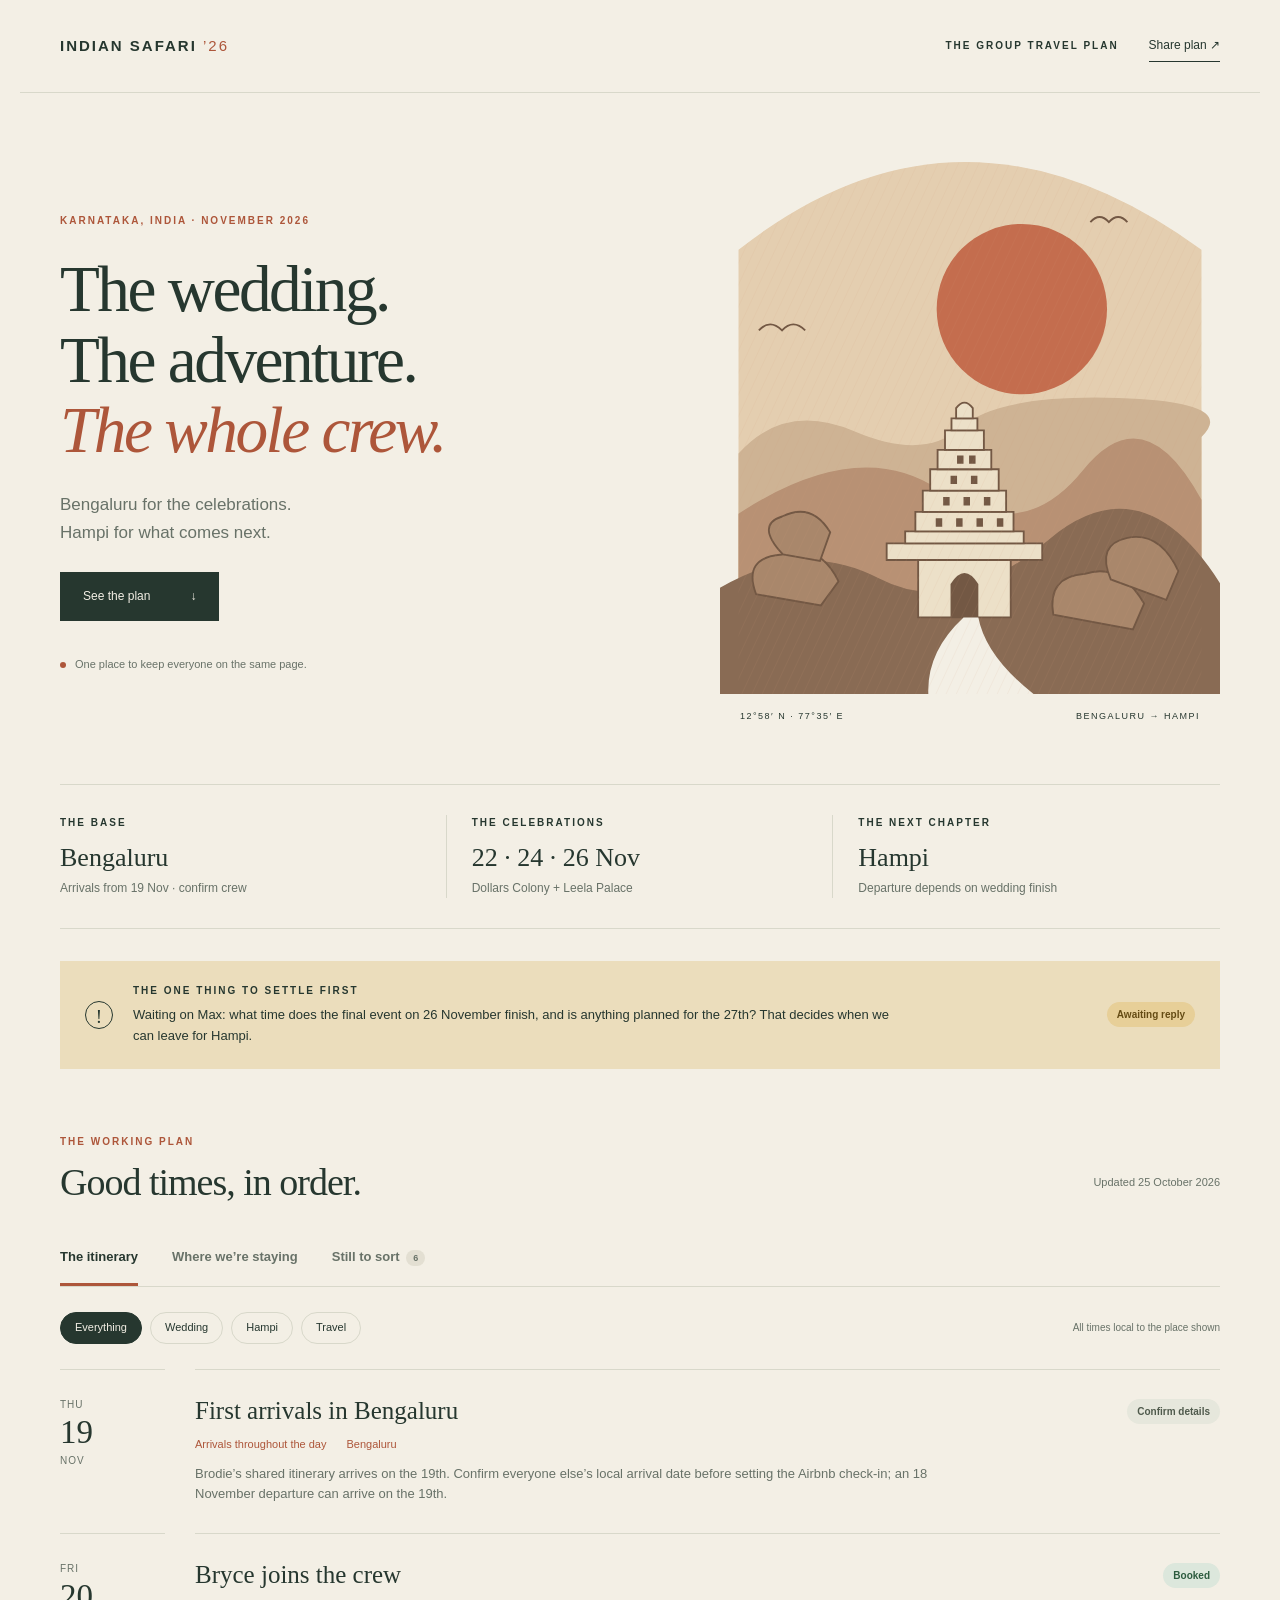
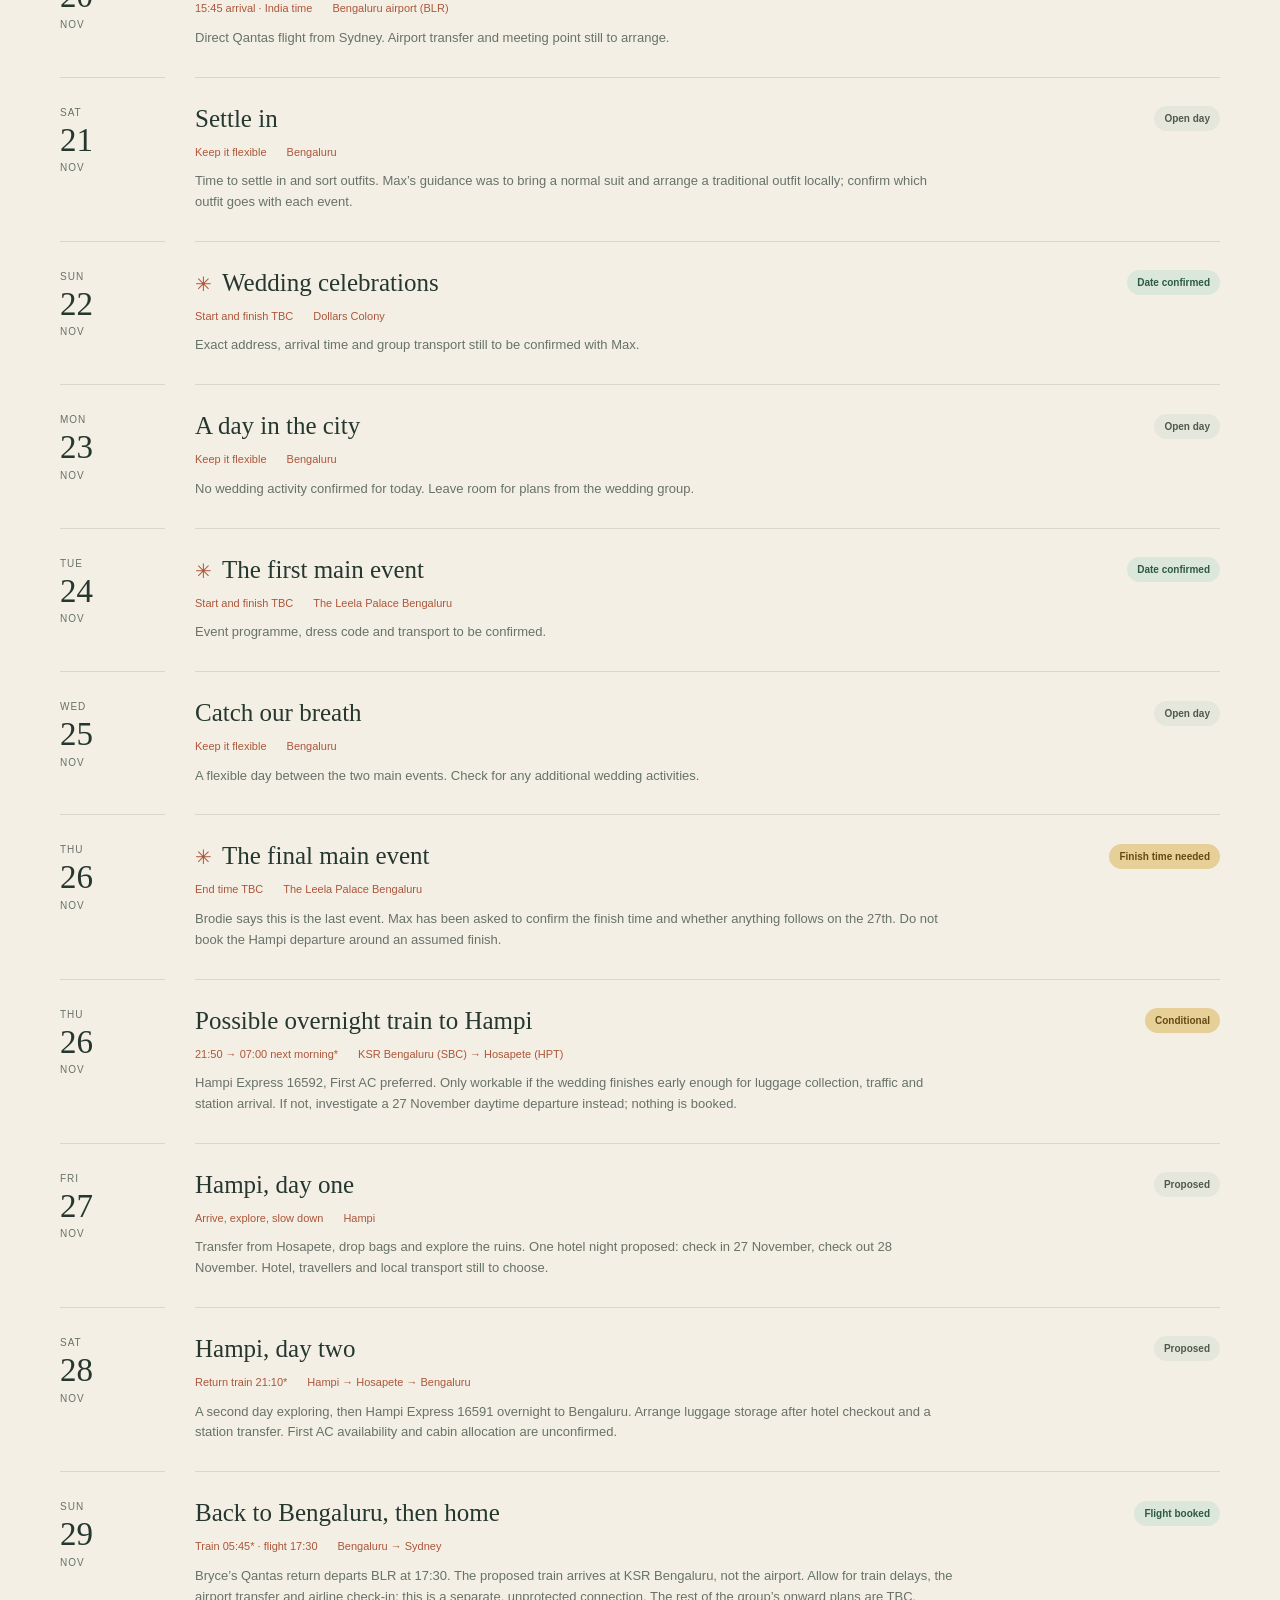
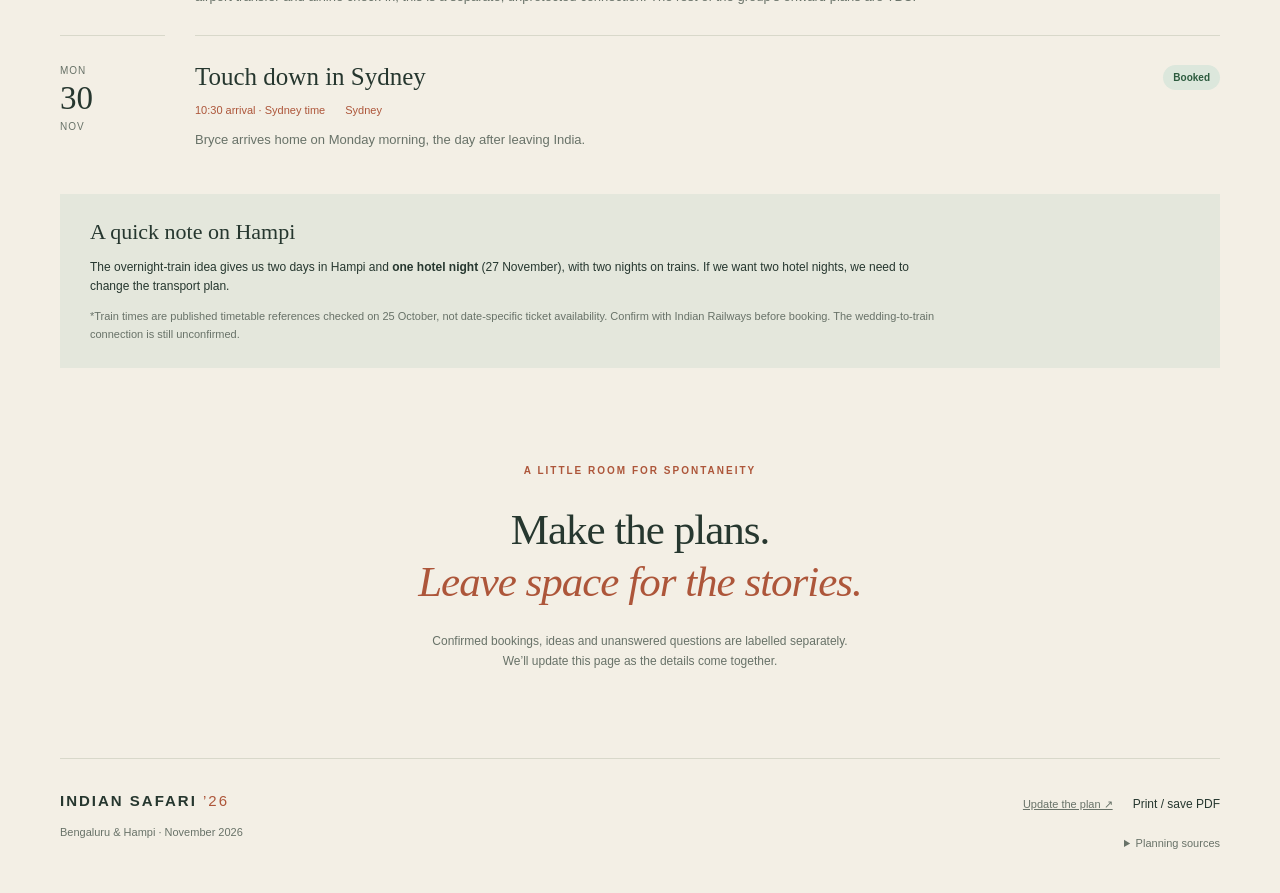
==== index.html @ a953a7a8 "Build Indian safari wedding and Hampi travel planner" ====
<!doctype html>
<html lang="en"><head><meta charset="utf-8"><meta name="viewport" content="width=device-width,initial-scale=1"><meta name="robots" content="noindex,nofollow"><meta name="description" content="The group’s working plan for Bengaluru and Hampi, November 2026."><meta name="theme-color" content="#f3efe5"><title>Indian safari · November 2026</title><link rel="stylesheet" href="styles.css"><script src="app.js" defer></script></head>
<body><a class="skip" href="#plan">Skip to the plan</a><header class="topbar"><a class="brand" href="#">INDIAN SAFARI <span>’26</span></a><div class="top-actions"><span class="edition">THE GROUP TRAVEL PLAN</span><button class="text-button" id="share">Share plan ↗</button></div></header>
<main><section class="hero"><div class="hero-copy"><p class="eyebrow">KARNATAKA, INDIA · NOVEMBER 2026</p><h1>The wedding.<br>The adventure.<br><em>The whole crew.</em></h1><p class="intro">Bengaluru for the celebrations.<br>Hampi for what comes next.</p><a class="solid-button" href="#plan">See the plan <span>↓</span></a><div class="hero-bottom"><span class="tiny-dot"></span><span>One place to keep everyone on the same page.</span></div></div><div class="hero-art" role="img" aria-label="Illustrated sun, rocky landscape and a temple silhouette inspired by Hampi"><svg viewBox="0 0 540 590" xmlns="http://www.w3.org/2000/svg"><defs><pattern id="lines" width="10" height="10" patternUnits="userSpaceOnUse" patternTransform="rotate(25)"><path d="M0 0V10" stroke="#cf9b77" stroke-width=".6" opacity=".3"/></pattern></defs><path fill="#e4ceb0" d="M20 110Q260 -80 520 110V590H20Z"/><circle cx="326" cy="174" r="92" fill="#c46d4e"/><path d="M20 330Q70 274 145 306T260 302T430 270T520 312V590H20Z" fill="#ceb394"/><path d="M20 395Q150 310 238 370T392 348T520 380V590H20Z" fill="#b89174"/><path d="M0 475Q90 422 172 465T355 423T540 470V590H0Z" fill="#896b54"/><g fill="#ece0c8" stroke="#735844" stroke-width="2"><path d="M180 427H348V445H180Z"/><path d="M200 414H328V427H200Z"/><path d="M211 393H317V414H211Z"/><path d="M219 370H309V393H219Z"/><path d="M227 347H301V370H227Z"/><path d="M235 326H293V347H235Z"/><path d="M243 305H285V326H243Z"/><path d="M250 292H278V305H250Z"/><path d="M255 281Q264 269 273 281V292H255Z"/><path d="M214 445H314V507H214Z"/></g><g fill="#735844"><path d="M249 507V471Q264 447 279 471V507Z"/><path d="M233 400h7v9h-7zm22 0h7v9h-7zm22 0h7v9h-7zm22 0h7v9h-7zm-58-23h7v9h-7zm22 0h7v9h-7zm22 0h7v9h-7zm-36-23h7v9h-7zm22 0h7v9h-7zm-15-22h7v9h-7zm13 0h7v9h-7z"/></g><path fill="#f3efe5" d="M225 590Q223 544 263 507H279Q287 549 339 590Z"/><g fill="#a9876b" stroke="#735844" stroke-width="2"><path d="M39 482Q24 442 67 439Q107 425 128 468L109 494Z"/><path d="M68 439Q38 407 67 398Q99 382 119 415L108 446Z"/><path d="M360 504Q353 463 394 460Q432 447 458 492L446 520Z"/><path d="M422 466Q406 428 440 421Q475 414 495 457L482 488Z"/></g><path fill="url(#lines)" d="M20 110Q260 -80 520 110V590H20Z"/><path d="M42 197q12-13 25 0q12-13 25 0M400 80q10-11 20 0q10-11 20 0" fill="none" stroke="#735844" stroke-width="2"/></svg><div class="art-caption"><span>12°58′ N · 77°35′ E</span><span>BENGALURU → HAMPI</span></div></div></section>
<section class="trip-strip" aria-label="Trip overview"><div><span class="overline">THE BASE</span><strong>Bengaluru</strong><span>Arrivals from 19 Nov · confirm crew</span></div><div><span class="overline">THE CELEBRATIONS</span><strong>22 · 24 · 26 Nov</strong><span>Dollars Colony + Leela Palace</span></div><div><span class="overline">THE NEXT CHAPTER</span><strong>Hampi</strong><span>Departure depends on wedding finish</span></div></section>
<section class="decision-note"><span class="note-mark">!</span><div><p class="overline">THE ONE THING TO SETTLE FIRST</p><p id="notice"></p></div><span class="status amber">Awaiting reply</span></section>
<div class="section-heading" id="plan"><div><p class="eyebrow">THE WORKING PLAN</p><h2>Good times, in order.</h2></div><p id="updated"></p></div>
<nav class="tabs" aria-label="Plan sections"><button data-tab="itinerary" aria-selected="true">The itinerary</button><button data-tab="stay" aria-selected="false">Where we’re staying</button><button data-tab="decisions" aria-selected="false">Still to sort <span id="task-count"></span></button></nav>
<section id="itinerary" class="panel"><div class="filter-bar" aria-label="Filter itinerary"><button class="filter active" data-filter="all" aria-pressed="true">Everything</button><button class="filter" data-filter="wedding" aria-pressed="false">Wedding</button><button class="filter" data-filter="hampi" aria-pressed="false">Hampi</button><button class="filter" data-filter="travel" aria-pressed="false">Travel</button><span>All times local to the place shown</span></div><div id="timeline"></div><div class="rail-note"><strong>A quick note on Hampi</strong><p>The overnight-train idea gives us two days in Hampi and <b>one hotel night</b> (27 November), with two nights on trains. If we want two hotel nights, we need to change the transport plan.</p><p>*Train times are published timetable references checked on 25 October, not date-specific ticket availability. Confirm with Indian Railways before booking. The wedding-to-train connection is still unconfirmed.</p></div></section>
<section id="stay" class="panel" hidden><div id="stay-card"></div></section>
<section id="decisions" class="panel" hidden><div class="tasks" id="tasks"></div></section>
<section class="closing"><p class="eyebrow">A LITTLE ROOM FOR SPONTANEITY</p><h2>Make the plans.<br><em>Leave space for the stories.</em></h2><p>Confirmed bookings, ideas and unanswered questions are labelled separately.<br>We’ll update this page as the details come together.</p></section>
<footer><div><a class="brand" href="#">INDIAN SAFARI <span>’26</span></a><p>Bengaluru & Hampi · November 2026</p></div><div><a href="editor.html">Update the plan ↗</a><button class="text-button" id="print">Print / save PDF</button><details><summary>Planning sources</summary><div id="sources"></div><p>Wedding dates and venues: Indian safari group.<br>Travel direction: Bryce’s plan, 25 October 2026.</p></details></div></footer><div id="toast" role="status" aria-live="polite"></div><noscript><p>This plan needs JavaScript. Enable it to see the itinerary and accommodation details.</p></noscript></main></body></html>
---- styles.css ----
:root{--paper:#f3efe5;--ink:#26372f;--muted:#687268;--line:#d8d8ca;--rust:#ad563a;--green:#dce7dc;--sand:#ebddbc;--white:#faf8f2}*{box-sizing:border-box}html{scroll-behavior:smooth;scroll-padding-top:25px}body{margin:0;background:var(--paper);color:var(--ink);font-family:Arial,Helvetica,sans-serif;font-size:15px;line-height:1.6}button,a,input,select,textarea{-webkit-tap-highlight-color:transparent}button,input,select,textarea{font:inherit}button,a{touch-action:manipulation}button{cursor:pointer}a{color:inherit}button:focus-visible,a:focus-visible,input:focus-visible,select:focus-visible,textarea:focus-visible{outline:3px solid var(--rust);outline-offset:5px}.skip{position:absolute;top:-80px;background:var(--ink);color:white;padding:12px;z-index:20}.skip:focus{top:0}.topbar{max-width:1240px;margin:auto;padding:30px 40px;display:flex;align-items:center;justify-content:space-between;border-bottom:1px solid var(--line)}.brand{text-decoration:none;font-weight:800;letter-spacing:2px;font-size:15px}.brand span{font-weight:400;color:var(--rust)}.top-actions{display:flex;gap:30px;align-items:center}.edition,.overline,.eyebrow{font-size:10px;letter-spacing:2px;font-weight:700}.text-button{background:none;border:0;padding:6px 0;color:var(--ink);font-size:12px}.top-actions button{border-bottom:1px solid var(--ink)}main{max-width:1160px;margin:auto}.hero{display:grid;grid-template-columns:1.1fr 1fr;gap:40px;padding:55px 0 30px;align-items:center}.eyebrow{color:var(--rust);margin:0 0 25px}h1,h2,h3{font-family:Georgia,'Times New Roman',serif;font-weight:400;line-height:1.08;margin:0}h1{font-size:clamp(42px,5.1vw,72px);letter-spacing:-2.5px}em{font-weight:400;color:var(--rust)}.intro{font-size:17px;color:var(--muted);line-height:1.65;margin:25px 0}.solid-button{display:inline-flex;gap:40px;align-items:center;background:var(--ink);color:var(--paper);padding:14px 22px;text-decoration:none;font-size:12px;border:1px solid var(--ink)}.solid-button:hover{background:#405749}.hero-bottom{font-size:11px;display:flex;align-items:center;gap:9px;margin-top:35px;color:var(--muted)}.tiny-dot{display:inline-block;width:6px;height:6px;border-radius:50%;background:var(--rust)}.hero-art{position:relative;max-width:500px;justify-self:end;width:100%}.hero-art svg{width:100%;display:block}.art-caption{display:flex;justify-content:space-between;font-size:9px;letter-spacing:1.5px;margin:15px 20px}.trip-strip{display:grid;grid-template-columns:repeat(3,1fr);border-top:1px solid var(--line);border-bottom:1px solid var(--line);padding:30px 0;margin:15px 0 32px}.trip-strip>div{display:flex;flex-direction:column;padding:0 25px;border-right:1px solid var(--line)}.trip-strip>div:first-child{padding-left:0}.trip-strip>div:last-child{border:0}.trip-strip strong{font:26px Georgia,serif;margin:6px 0}.trip-strip span:last-child{font-size:12px;color:var(--muted)}.overline{margin:0 0 6px}.decision-note{background:var(--sand);padding:22px 25px;display:flex;align-items:center;gap:20px}.note-mark{border:1px solid var(--ink);border-radius:100%;min-width:28px;height:28px;text-align:center;font-family:Georgia,serif;font-size:19px}.decision-note>div{flex:1}.decision-note p:last-child{font-size:13px;margin:0;max-width:780px}.status{display:inline-flex;align-items:center;gap:6px;white-space:nowrap;border-radius:20px;font-size:10px;line-height:1.5;padding:5px 10px;font-weight:600;background:#e6e7dc;color:#4f5a4c}.status.green{background:var(--green);color:#2c5b3e}.status.amber{background:#e7cf98;color:#644b14}.section-heading{display:flex;justify-content:space-between;align-items:end;margin:65px 0 28px}.section-heading .eyebrow{margin-bottom:12px}h2{font-size:38px;letter-spacing:-1px}.section-heading>p{font-size:11px;color:var(--muted)}.tabs{display:flex;gap:34px;border-bottom:1px solid var(--line)}.tabs button{background:none;border:none;border-bottom:3px solid transparent;padding:16px 0;font-weight:600;font-size:13px;color:var(--muted)}.tabs button[aria-selected=true]{border-bottom-color:var(--rust);color:var(--ink)}.tabs span{font-size:9px;background:#e3dfd2;border-radius:10px;padding:3px 7px;margin-left:3px}.filter-bar{display:flex;align-items:center;gap:8px;padding:25px 0}.filter{border:1px solid var(--line);background:transparent;color:var(--ink);padding:6px 14px;border-radius:22px;font-size:11px}.filter.active{background:var(--ink);color:var(--paper);border-color:var(--ink)}.filter-bar>span{margin-left:auto;font-size:10px;color:var(--muted)}.event{display:grid;grid-template-columns:105px 1fr;gap:30px}.event-date{padding-top:27px;border-top:1px solid var(--line);display:flex;flex-direction:column}.event-date strong{font:33px Georgia,serif;line-height:1.2}.event-date span{font-size:10px;letter-spacing:1px;color:var(--muted)}.event-body{border-top:1px solid var(--line);padding:26px 0 28px;position:relative}.event-top{display:flex;justify-content:space-between;gap:18px;align-items:center}.event h3{font-size:25px;line-height:1.2}.event-meta{display:flex;gap:20px;flex-wrap:wrap;font-size:11px;color:var(--rust);margin:10px 0}.event p{font-size:13px;color:var(--muted);max-width:760px;margin:10px 0 0}.event[data-category=wedding] h3:before{content:'✳';font-family:Arial;margin-right:10px;color:var(--rust);font-size:20px}.rail-note{padding:25px 30px;background:#e4e7dc;margin:15px 0 0}.rail-note strong{font:22px Georgia,serif}.rail-note p{font-size:12px;max-width:860px}.rail-note p:last-child{font-size:11px;color:var(--muted);margin-bottom:0}.stay-layout{display:grid;grid-template-columns:1.1fr 1fr;gap:50px;margin-top:35px;padding:40px;background:var(--white)}.stay-layout h3{font-size:34px;margin:20px 0 15px}.stay-layout p{font-size:13px;color:var(--muted)}.stay-layout .dates{color:var(--ink);font-weight:bold;margin:25px 0 5px}.stay-layout ul{padding-left:18px;font-size:13px;line-height:1.9}.stay-layout li{margin-bottom:15px}.stay-layout .solid-button{margin-top:15px}.tasks{display:grid;grid-template-columns:repeat(2,1fr);gap:18px;padding-top:30px}.task{background:var(--white);padding:26px;border:1px solid var(--line)}.task .overline{color:var(--rust)}.task h3{font-size:25px;margin:15px 0}.task p{font-size:13px;color:var(--muted)}.closing{text-align:center;padding:95px 0 75px}.closing h2{font-size:43px;line-height:1.2}.closing p:last-child{font-size:12px;color:var(--muted);margin-top:25px}footer{border-top:1px solid var(--line);padding:30px 0 40px;display:flex;justify-content:space-between;gap:35px}footer p,footer a:not(.brand),footer button,footer summary{font-size:11px;color:var(--muted)}footer>div:last-child{text-align:right;max-width:460px}footer button{margin-left:20px}footer details{margin-top:15px}footer summary{cursor:pointer}#sources a{display:block;margin-top:10px}#toast{position:fixed;bottom:25px;left:50%;transform:translateX(-50%);background:var(--ink);color:white;border-radius:8px;padding:12px 22px;box-shadow:0 5px 30px #0002;font-size:12px;z-index:10;max-width:90vw;text-align:center;opacity:0;pointer-events:none}#toast.show{opacity:1}.error{padding:30px;background:var(--sand);margin:30px 0}.editor-main{max-width:850px;padding:40px 25px}.editor-main h1{font-size:48px}.editor-main .intro{font-size:14px}.editor-controls{display:flex;gap:12px;flex-wrap:wrap;margin:25px 0}.editor-controls button{padding:10px 16px;border:1px solid var(--ink);background:var(--ink);color:white;font-size:12px}.editor-controls button.secondary{background:transparent;color:var(--ink)}.edit-card{border:1px solid var(--line);padding:25px;margin:15px 0;background:var(--white)}.edit-card summary{cursor:pointer;font-weight:bold}.edit-grid{display:grid;grid-template-columns:1fr 1fr;gap:15px;padding-top:20px}.edit-grid label{display:flex;flex-direction:column;font-size:12px;gap:5px}.edit-grid label.wide{grid-column:1/-1}input,select,textarea{border:1px solid #a7aea2;background:white;color:var(--ink);padding:10px;border-radius:2px;min-width:0}textarea{min-height:95px;resize:vertical}.editor-status{font-size:12px;color:var(--rust);min-height:20px}.editor-main h2{font-size:28px;margin:30px 0 20px}[hidden]{display:none!important}@media(max-width:1240px){main{margin:0 40px}}@media(max-width:760px){.topbar{padding:22px}.edition{display:none}main{margin:0 22px}.hero{grid-template-columns:1fr;gap:20px;padding:35px 0 20px}.hero-copy{padding:0}.hero h1{font-size:53px;letter-spacing:-2px}.hero-art{max-width:390px;justify-self:center}.hero-bottom{margin-top:23px}.hero-art svg{max-height:380px}.hero-art .art-caption{margin-top:10px}.trip-strip{padding:22px 0;gap:15px}.trip-strip>div{padding:0;border:0}.trip-strip strong{font-size:20px}.trip-strip span:last-child{font-size:10px}.overline{font-size:9px;letter-spacing:1.1px}.decision-note{padding:18px;align-items:flex-start;gap:12px}.decision-note>.status{display:none}.section-heading{margin-top:45px;align-items:start;flex-direction:column;gap:5px}h2{font-size:33px}.tabs{gap:22px;overflow-x:auto}.tabs button{font-size:12px;white-space:nowrap}.filter-bar{gap:6px;flex-wrap:wrap}.filter{padding:6px 11px}.filter-bar>span{width:100%;margin:7px 0 0}.event{grid-template-columns:50px 1fr;gap:18px}.event-date strong{font-size:27px}.event-top{align-items:start;flex-direction:column;gap:10px}.event h3{font-size:23px}.event-meta{gap:4px;flex-direction:column}.event p{font-size:12px}.rail-note{padding:22px}.stay-layout{grid-template-columns:1fr;padding:24px;gap:20px}.stay-layout h3{font-size:30px}.tasks{grid-template-columns:1fr}.closing{padding:65px 0 55px}.closing h2{font-size:34px}footer{flex-direction:column;gap:15px}footer>div:last-child{text-align:left}.edit-grid{grid-template-columns:1fr}.editor-main{margin:0}.editor-main h1{font-size:38px}}@media print{.top-actions,.hero-art,.solid-button,.filter-bar,.tabs,footer,#toast,.editor-controls{display:none!important}.hero{display:block;padding:15px 0}.hero h1{font-size:35px}.hero-bottom,.intro{display:none}.panel[hidden]{display:block!important}.event,.task,.stay-layout{break-inside:avoid}.hero,.closing{padding:15px 0}body{font-size:11px}.tasks{grid-template-columns:1fr 1fr}.section-heading{margin-top:20px}main{margin:0}.event-body,.event-date{padding-top:12px;padding-bottom:12px}.decision-note{margin:10px 0}.closing{display:none}}
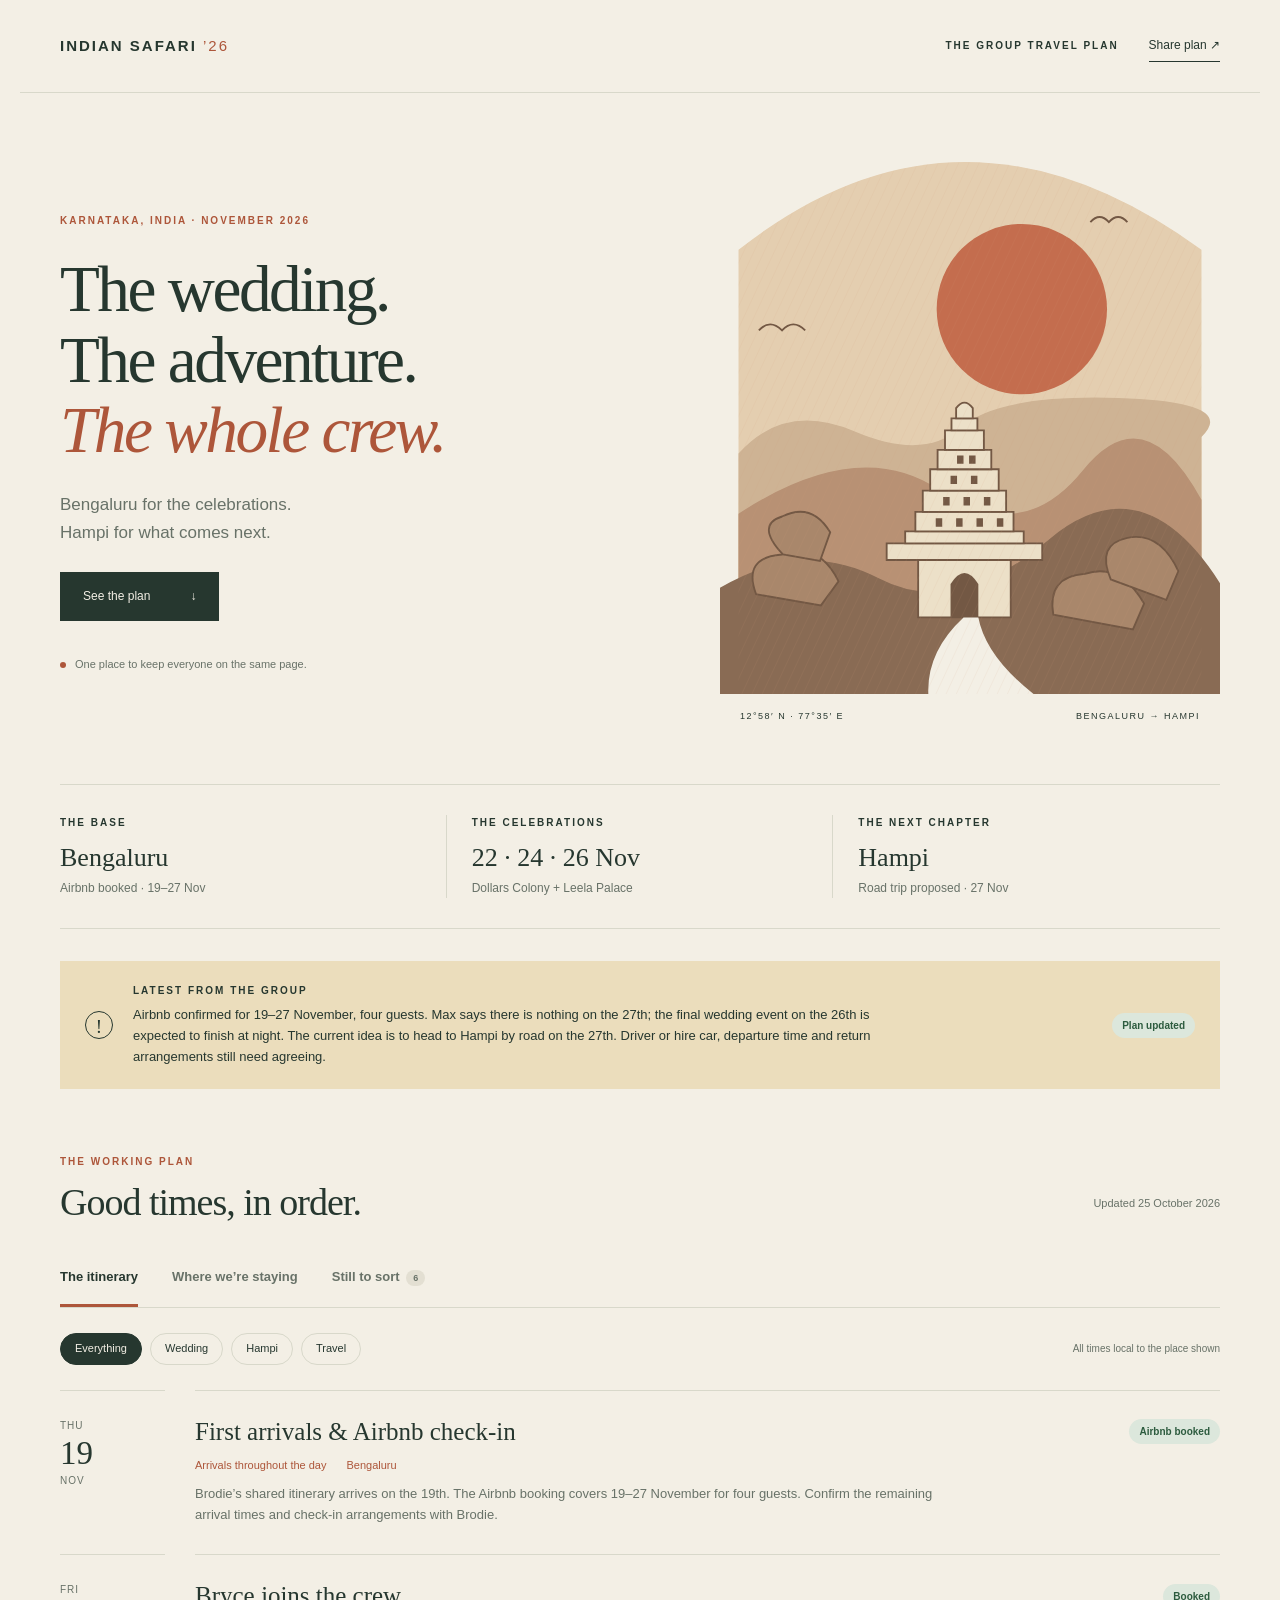
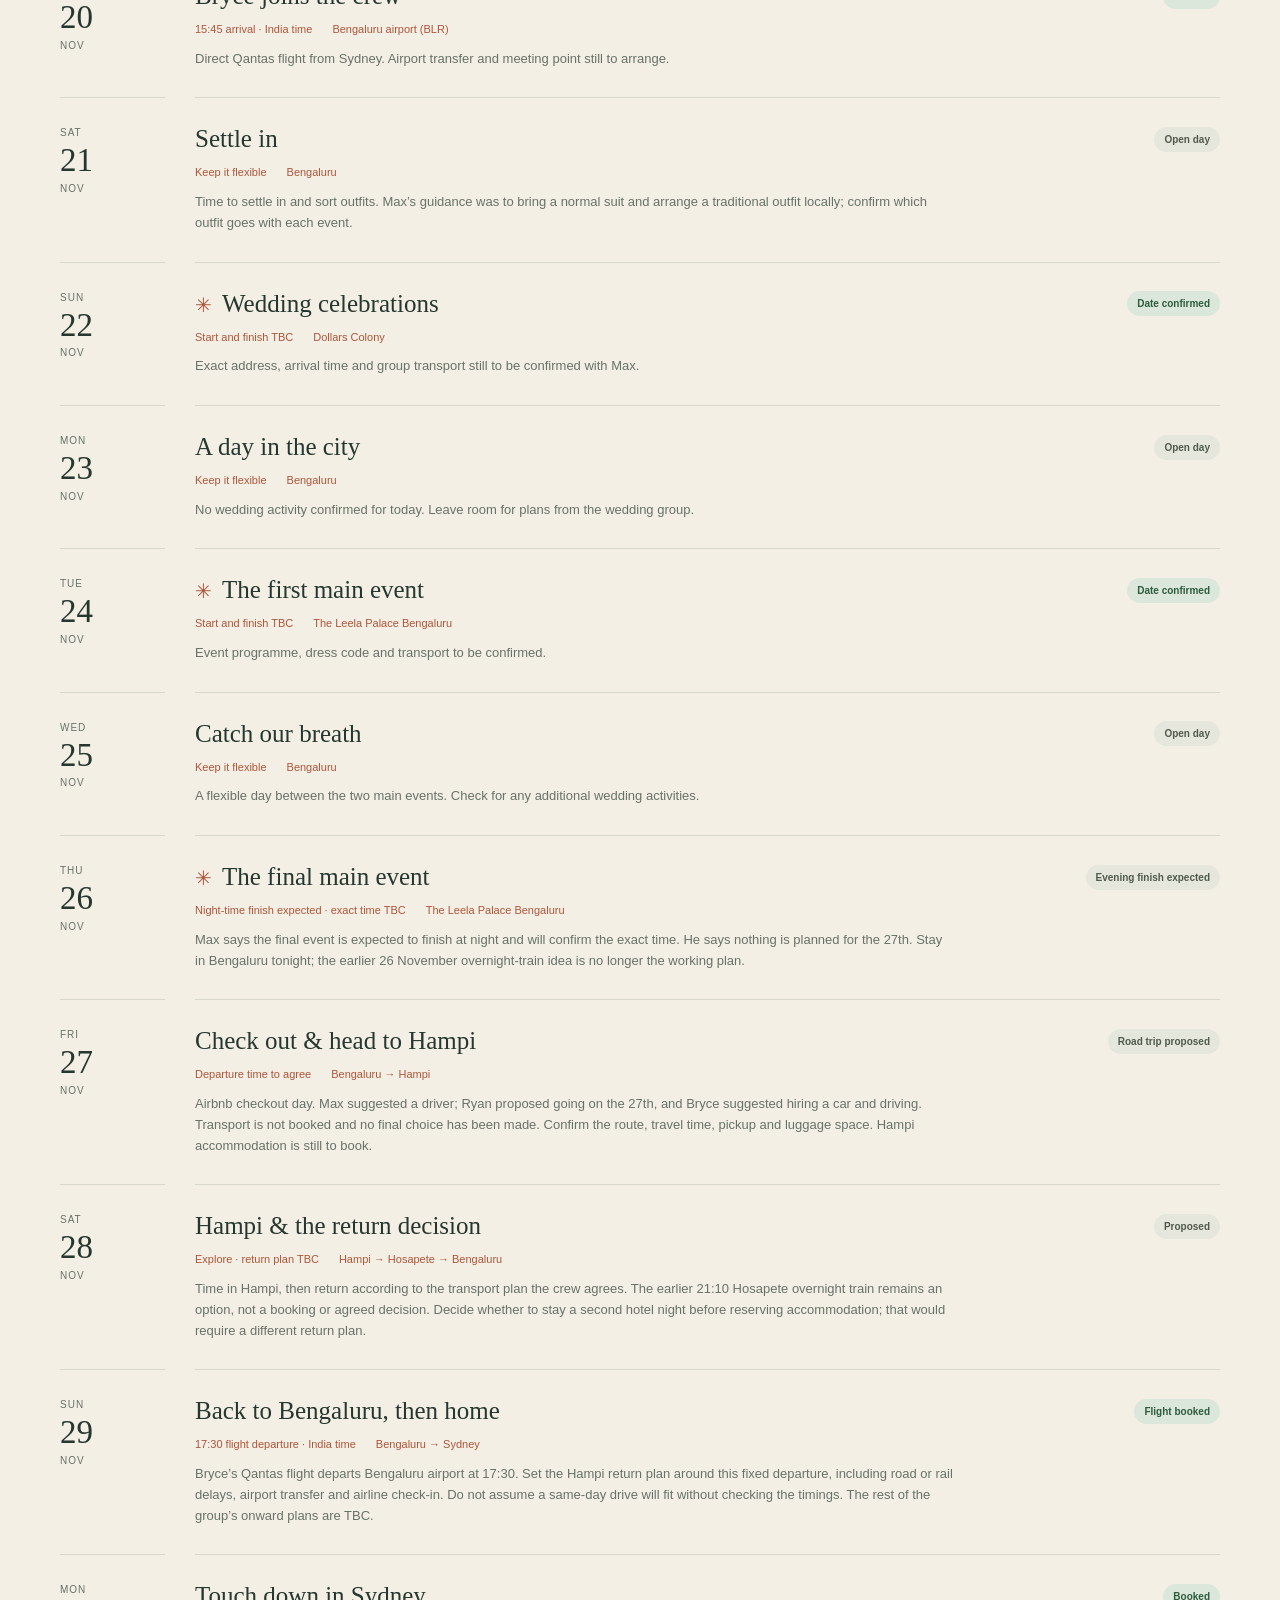
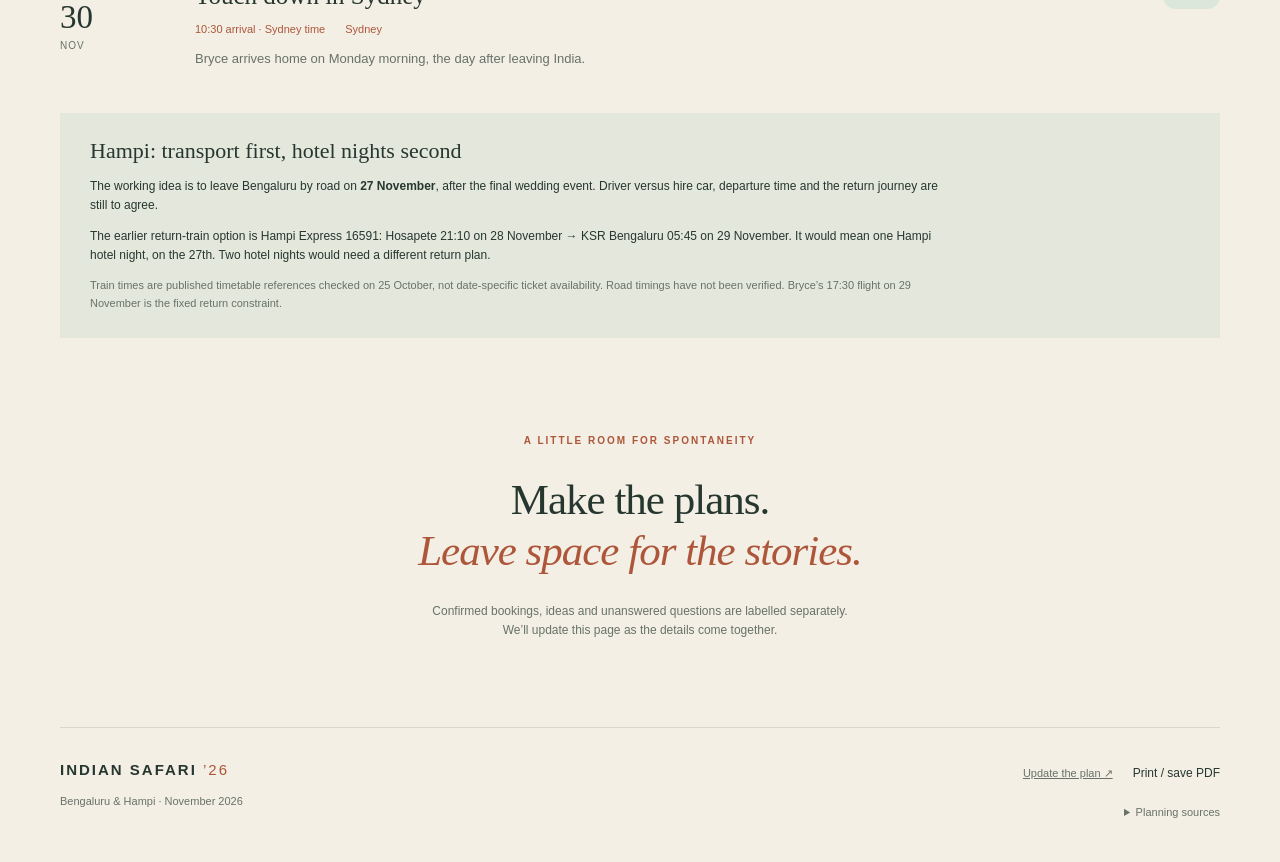
==== commit 43a53f5f: "Update booked Airbnb and 27 November Hampi road-trip proposal" ====
--- a/index.html
+++ b/index.html
@@ -2,11 +2,11 @@
 <html lang="en"><head><meta charset="utf-8"><meta name="viewport" content="width=device-width,initial-scale=1"><meta name="robots" content="noindex,nofollow"><meta name="description" content="The group’s working plan for Bengaluru and Hampi, November 2026."><meta name="theme-color" content="#f3efe5"><title>Indian safari · November 2026</title><link rel="stylesheet" href="styles.css"><script src="app.js" defer></script></head>
 <body><a class="skip" href="#plan">Skip to the plan</a><header class="topbar"><a class="brand" href="#">INDIAN SAFARI <span>’26</span></a><div class="top-actions"><span class="edition">THE GROUP TRAVEL PLAN</span><button class="text-button" id="share">Share plan ↗</button></div></header>
 <main><section class="hero"><div class="hero-copy"><p class="eyebrow">KARNATAKA, INDIA · NOVEMBER 2026</p><h1>The wedding.<br>The adventure.<br><em>The whole crew.</em></h1><p class="intro">Bengaluru for the celebrations.<br>Hampi for what comes next.</p><a class="solid-button" href="#plan">See the plan <span>↓</span></a><div class="hero-bottom"><span class="tiny-dot"></span><span>One place to keep everyone on the same page.</span></div></div><div class="hero-art" role="img" aria-label="Illustrated sun, rocky landscape and a temple silhouette inspired by Hampi"><svg viewBox="0 0 540 590" xmlns="http://www.w3.org/2000/svg"><defs><pattern id="lines" width="10" height="10" patternUnits="userSpaceOnUse" patternTransform="rotate(25)"><path d="M0 0V10" stroke="#cf9b77" stroke-width=".6" opacity=".3"/></pattern></defs><path fill="#e4ceb0" d="M20 110Q260 -80 520 110V590H20Z"/><circle cx="326" cy="174" r="92" fill="#c46d4e"/><path d="M20 330Q70 274 145 306T260 302T430 270T520 312V590H20Z" fill="#ceb394"/><path d="M20 395Q150 310 238 370T392 348T520 380V590H20Z" fill="#b89174"/><path d="M0 475Q90 422 172 465T355 423T540 470V590H0Z" fill="#896b54"/><g fill="#ece0c8" stroke="#735844" stroke-width="2"><path d="M180 427H348V445H180Z"/><path d="M200 414H328V427H200Z"/><path d="M211 393H317V414H211Z"/><path d="M219 370H309V393H219Z"/><path d="M227 347H301V370H227Z"/><path d="M235 326H293V347H235Z"/><path d="M243 305H285V326H243Z"/><path d="M250 292H278V305H250Z"/><path d="M255 281Q264 269 273 281V292H255Z"/><path d="M214 445H314V507H214Z"/></g><g fill="#735844"><path d="M249 507V471Q264 447 279 471V507Z"/><path d="M233 400h7v9h-7zm22 0h7v9h-7zm22 0h7v9h-7zm22 0h7v9h-7zm-58-23h7v9h-7zm22 0h7v9h-7zm22 0h7v9h-7zm-36-23h7v9h-7zm22 0h7v9h-7zm-15-22h7v9h-7zm13 0h7v9h-7z"/></g><path fill="#f3efe5" d="M225 590Q223 544 263 507H279Q287 549 339 590Z"/><g fill="#a9876b" stroke="#735844" stroke-width="2"><path d="M39 482Q24 442 67 439Q107 425 128 468L109 494Z"/><path d="M68 439Q38 407 67 398Q99 382 119 415L108 446Z"/><path d="M360 504Q353 463 394 460Q432 447 458 492L446 520Z"/><path d="M422 466Q406 428 440 421Q475 414 495 457L482 488Z"/></g><path fill="url(#lines)" d="M20 110Q260 -80 520 110V590H20Z"/><path d="M42 197q12-13 25 0q12-13 25 0M400 80q10-11 20 0q10-11 20 0" fill="none" stroke="#735844" stroke-width="2"/></svg><div class="art-caption"><span>12°58′ N · 77°35′ E</span><span>BENGALURU → HAMPI</span></div></div></section>
-<section class="trip-strip" aria-label="Trip overview"><div><span class="overline">THE BASE</span><strong>Bengaluru</strong><span>Arrivals from 19 Nov · confirm crew</span></div><div><span class="overline">THE CELEBRATIONS</span><strong>22 · 24 · 26 Nov</strong><span>Dollars Colony + Leela Palace</span></div><div><span class="overline">THE NEXT CHAPTER</span><strong>Hampi</strong><span>Departure depends on wedding finish</span></div></section>
-<section class="decision-note"><span class="note-mark">!</span><div><p class="overline">THE ONE THING TO SETTLE FIRST</p><p id="notice"></p></div><span class="status amber">Awaiting reply</span></section>
+<section class="trip-strip" aria-label="Trip overview"><div><span class="overline">THE BASE</span><strong>Bengaluru</strong><span>Airbnb booked · 19–27 Nov</span></div><div><span class="overline">THE CELEBRATIONS</span><strong>22 · 24 · 26 Nov</strong><span>Dollars Colony + Leela Palace</span></div><div><span class="overline">THE NEXT CHAPTER</span><strong>Hampi</strong><span>Road trip proposed · 27 Nov</span></div></section>
+<section class="decision-note"><span class="note-mark">!</span><div><p class="overline">LATEST FROM THE GROUP</p><p id="notice"></p></div><span class="status green">Plan updated</span></section>
 <div class="section-heading" id="plan"><div><p class="eyebrow">THE WORKING PLAN</p><h2>Good times, in order.</h2></div><p id="updated"></p></div>
-<nav class="tabs" aria-label="Plan sections"><button data-tab="itinerary" aria-selected="true">The itinerary</button><button data-tab="stay" aria-selected="false">Where we’re staying</button><button data-tab="decisions" aria-selected="false">Still to sort <span id="task-count"></span></button></nav>
-<section id="itinerary" class="panel"><div class="filter-bar" aria-label="Filter itinerary"><button class="filter active" data-filter="all" aria-pressed="true">Everything</button><button class="filter" data-filter="wedding" aria-pressed="false">Wedding</button><button class="filter" data-filter="hampi" aria-pressed="false">Hampi</button><button class="filter" data-filter="travel" aria-pressed="false">Travel</button><span>All times local to the place shown</span></div><div id="timeline"></div><div class="rail-note"><strong>A quick note on Hampi</strong><p>The overnight-train idea gives us two days in Hampi and <b>one hotel night</b> (27 November), with two nights on trains. If we want two hotel nights, we need to change the transport plan.</p><p>*Train times are published timetable references checked on 25 October, not date-specific ticket availability. Confirm with Indian Railways before booking. The wedding-to-train connection is still unconfirmed.</p></div></section>
+<nav class="tabs" aria-label="Plan sections"><button data-tab="itinerary" aria-pressed="true">The itinerary</button><button data-tab="stay" aria-pressed="false">Where we’re staying</button><button data-tab="decisions" aria-pressed="false">Still to sort <span id="task-count"></span></button></nav>
+<section id="itinerary" class="panel"><div class="filter-bar" aria-label="Filter itinerary"><button class="filter active" data-filter="all" aria-pressed="true">Everything</button><button class="filter" data-filter="wedding" aria-pressed="false">Wedding</button><button class="filter" data-filter="hampi" aria-pressed="false">Hampi</button><button class="filter" data-filter="travel" aria-pressed="false">Travel</button><span>All times local to the place shown</span></div><div id="timeline"></div><div class="rail-note"><strong>Hampi: transport first, hotel nights second</strong><p>The working idea is to leave Bengaluru by road on <b>27 November</b>, after the final wedding event. Driver versus hire car, departure time and the return journey are still to agree.</p><p>The earlier return-train option is Hampi Express 16591: Hosapete 21:10 on 28 November → KSR Bengaluru 05:45 on 29 November. It would mean one Hampi hotel night, on the 27th. Two hotel nights would need a different return plan.</p><p>Train times are published timetable references checked on 25 October, not date-specific ticket availability. Road timings have not been verified. Bryce’s 17:30 flight on 29 November is the fixed return constraint.</p></div></section>
 <section id="stay" class="panel" hidden><div id="stay-card"></div></section>
 <section id="decisions" class="panel" hidden><div class="tasks" id="tasks"></div></section>
 <section class="closing"><p class="eyebrow">A LITTLE ROOM FOR SPONTANEITY</p><h2>Make the plans.<br><em>Leave space for the stories.</em></h2><p>Confirmed bookings, ideas and unanswered questions are labelled separately.<br>We’ll update this page as the details come together.</p></section>
--- a/styles.css
+++ b/styles.css
@@ -1 +1 @@
-:root{--paper:#f3efe5;--ink:#26372f;--muted:#687268;--line:#d8d8ca;--rust:#ad563a;--green:#dce7dc;--sand:#ebddbc;--white:#faf8f2}*{box-sizing:border-box}html{scroll-behavior:smooth;scroll-padding-top:25px}body{margin:0;background:var(--paper);color:var(--ink);font-family:Arial,Helvetica,sans-serif;font-size:15px;line-height:1.6}button,a,input,select,textarea{-webkit-tap-highlight-color:transparent}button,input,select,textarea{font:inherit}button,a{touch-action:manipulation}button{cursor:pointer}a{color:inherit}button:focus-visible,a:focus-visible,input:focus-visible,select:focus-visible,textarea:focus-visible{outline:3px solid var(--rust);outline-offset:5px}.skip{position:absolute;top:-80px;background:var(--ink);color:white;padding:12px;z-index:20}.skip:focus{top:0}.topbar{max-width:1240px;margin:auto;padding:30px 40px;display:flex;align-items:center;justify-content:space-between;border-bottom:1px solid var(--line)}.brand{text-decoration:none;font-weight:800;letter-spacing:2px;font-size:15px}.brand span{font-weight:400;color:var(--rust)}.top-actions{display:flex;gap:30px;align-items:center}.edition,.overline,.eyebrow{font-size:10px;letter-spacing:2px;font-weight:700}.text-button{background:none;border:0;padding:6px 0;color:var(--ink);font-size:12px}.top-actions button{border-bottom:1px solid var(--ink)}main{max-width:1160px;margin:auto}.hero{display:grid;grid-template-columns:1.1fr 1fr;gap:40px;padding:55px 0 30px;align-items:center}.eyebrow{color:var(--rust);margin:0 0 25px}h1,h2,h3{font-family:Georgia,'Times New Roman',serif;font-weight:400;line-height:1.08;margin:0}h1{font-size:clamp(42px,5.1vw,72px);letter-spacing:-2.5px}em{font-weight:400;color:var(--rust)}.intro{font-size:17px;color:var(--muted);line-height:1.65;margin:25px 0}.solid-button{display:inline-flex;gap:40px;align-items:center;background:var(--ink);color:var(--paper);padding:14px 22px;text-decoration:none;font-size:12px;border:1px solid var(--ink)}.solid-button:hover{background:#405749}.hero-bottom{font-size:11px;display:flex;align-items:center;gap:9px;margin-top:35px;color:var(--muted)}.tiny-dot{display:inline-block;width:6px;height:6px;border-radius:50%;background:var(--rust)}.hero-art{position:relative;max-width:500px;justify-self:end;width:100%}.hero-art svg{width:100%;display:block}.art-caption{display:flex;justify-content:space-between;font-size:9px;letter-spacing:1.5px;margin:15px 20px}.trip-strip{display:grid;grid-template-columns:repeat(3,1fr);border-top:1px solid var(--line);border-bottom:1px solid var(--line);padding:30px 0;margin:15px 0 32px}.trip-strip>div{display:flex;flex-direction:column;padding:0 25px;border-right:1px solid var(--line)}.trip-strip>div:first-child{padding-left:0}.trip-strip>div:last-child{border:0}.trip-strip strong{font:26px Georgia,serif;margin:6px 0}.trip-strip span:last-child{font-size:12px;color:var(--muted)}.overline{margin:0 0 6px}.decision-note{background:var(--sand);padding:22px 25px;display:flex;align-items:center;gap:20px}.note-mark{border:1px solid var(--ink);border-radius:100%;min-width:28px;height:28px;text-align:center;font-family:Georgia,serif;font-size:19px}.decision-note>div{flex:1}.decision-note p:last-child{font-size:13px;margin:0;max-width:780px}.status{display:inline-flex;align-items:center;gap:6px;white-space:nowrap;border-radius:20px;font-size:10px;line-height:1.5;padding:5px 10px;font-weight:600;background:#e6e7dc;color:#4f5a4c}.status.green{background:var(--green);color:#2c5b3e}.status.amber{background:#e7cf98;color:#644b14}.section-heading{display:flex;justify-content:space-between;align-items:end;margin:65px 0 28px}.section-heading .eyebrow{margin-bottom:12px}h2{font-size:38px;letter-spacing:-1px}.section-heading>p{font-size:11px;color:var(--muted)}.tabs{display:flex;gap:34px;border-bottom:1px solid var(--line)}.tabs button{background:none;border:none;border-bottom:3px solid transparent;padding:16px 0;font-weight:600;font-size:13px;color:var(--muted)}.tabs button[aria-selected=true]{border-bottom-color:var(--rust);color:var(--ink)}.tabs span{font-size:9px;background:#e3dfd2;border-radius:10px;padding:3px 7px;margin-left:3px}.filter-bar{display:flex;align-items:center;gap:8px;padding:25px 0}.filter{border:1px solid var(--line);background:transparent;color:var(--ink);padding:6px 14px;border-radius:22px;font-size:11px}.filter.active{background:var(--ink);color:var(--paper);border-color:var(--ink)}.filter-bar>span{margin-left:auto;font-size:10px;color:var(--muted)}.event{display:grid;grid-template-columns:105px 1fr;gap:30px}.event-date{padding-top:27px;border-top:1px solid var(--line);display:flex;flex-direction:column}.event-date strong{font:33px Georgia,serif;line-height:1.2}.event-date span{font-size:10px;letter-spacing:1px;color:var(--muted)}.event-body{border-top:1px solid var(--line);padding:26px 0 28px;position:relative}.event-top{display:flex;justify-content:space-between;gap:18px;align-items:center}.event h3{font-size:25px;line-height:1.2}.event-meta{display:flex;gap:20px;flex-wrap:wrap;font-size:11px;color:var(--rust);margin:10px 0}.event p{font-size:13px;color:var(--muted);max-width:760px;margin:10px 0 0}.event[data-category=wedding] h3:before{content:'✳';font-family:Arial;margin-right:10px;color:var(--rust);font-size:20px}.rail-note{padding:25px 30px;background:#e4e7dc;margin:15px 0 0}.rail-note strong{font:22px Georgia,serif}.rail-note p{font-size:12px;max-width:860px}.rail-note p:last-child{font-size:11px;color:var(--muted);margin-bottom:0}.stay-layout{display:grid;grid-template-columns:1.1fr 1fr;gap:50px;margin-top:35px;padding:40px;background:var(--white)}.stay-layout h3{font-size:34px;margin:20px 0 15px}.stay-layout p{font-size:13px;color:var(--muted)}.stay-layout .dates{color:var(--ink);font-weight:bold;margin:25px 0 5px}.stay-layout ul{padding-left:18px;font-size:13px;line-height:1.9}.stay-layout li{margin-bottom:15px}.stay-layout .solid-button{margin-top:15px}.tasks{display:grid;grid-template-columns:repeat(2,1fr);gap:18px;padding-top:30px}.task{background:var(--white);padding:26px;border:1px solid var(--line)}.task .overline{color:var(--rust)}.task h3{font-size:25px;margin:15px 0}.task p{font-size:13px;color:var(--muted)}.closing{text-align:center;padding:95px 0 75px}.closing h2{font-size:43px;line-height:1.2}.closing p:last-child{font-size:12px;color:var(--muted);margin-top:25px}footer{border-top:1px solid var(--line);padding:30px 0 40px;display:flex;justify-content:space-between;gap:35px}footer p,footer a:not(.brand),footer button,footer summary{font-size:11px;color:var(--muted)}footer>div:last-child{text-align:right;max-width:460px}footer button{margin-left:20px}footer details{margin-top:15px}footer summary{cursor:pointer}#sources a{display:block;margin-top:10px}#toast{position:fixed;bottom:25px;left:50%;transform:translateX(-50%);background:var(--ink);color:white;border-radius:8px;padding:12px 22px;box-shadow:0 5px 30px #0002;font-size:12px;z-index:10;max-width:90vw;text-align:center;opacity:0;pointer-events:none}#toast.show{opacity:1}.error{padding:30px;background:var(--sand);margin:30px 0}.editor-main{max-width:850px;padding:40px 25px}.editor-main h1{font-size:48px}.editor-main .intro{font-size:14px}.editor-controls{display:flex;gap:12px;flex-wrap:wrap;margin:25px 0}.editor-controls button{padding:10px 16px;border:1px solid var(--ink);background:var(--ink);color:white;font-size:12px}.editor-controls button.secondary{background:transparent;color:var(--ink)}.edit-card{border:1px solid var(--line);padding:25px;margin:15px 0;background:var(--white)}.edit-card summary{cursor:pointer;font-weight:bold}.edit-grid{display:grid;grid-template-columns:1fr 1fr;gap:15px;padding-top:20px}.edit-grid label{display:flex;flex-direction:column;font-size:12px;gap:5px}.edit-grid label.wide{grid-column:1/-1}input,select,textarea{border:1px solid #a7aea2;background:white;color:var(--ink);padding:10px;border-radius:2px;min-width:0}textarea{min-height:95px;resize:vertical}.editor-status{font-size:12px;color:var(--rust);min-height:20px}.editor-main h2{font-size:28px;margin:30px 0 20px}[hidden]{display:none!important}@media(max-width:1240px){main{margin:0 40px}}@media(max-width:760px){.topbar{padding:22px}.edition{display:none}main{margin:0 22px}.hero{grid-template-columns:1fr;gap:20px;padding:35px 0 20px}.hero-copy{padding:0}.hero h1{font-size:53px;letter-spacing:-2px}.hero-art{max-width:390px;justify-self:center}.hero-bottom{margin-top:23px}.hero-art svg{max-height:380px}.hero-art .art-caption{margin-top:10px}.trip-strip{padding:22px 0;gap:15px}.trip-strip>div{padding:0;border:0}.trip-strip strong{font-size:20px}.trip-strip span:last-child{font-size:10px}.overline{font-size:9px;letter-spacing:1.1px}.decision-note{padding:18px;align-items:flex-start;gap:12px}.decision-note>.status{display:none}.section-heading{margin-top:45px;align-items:start;flex-direction:column;gap:5px}h2{font-size:33px}.tabs{gap:22px;overflow-x:auto}.tabs button{font-size:12px;white-space:nowrap}.filter-bar{gap:6px;flex-wrap:wrap}.filter{padding:6px 11px}.filter-bar>span{width:100%;margin:7px 0 0}.event{grid-template-columns:50px 1fr;gap:18px}.event-date strong{font-size:27px}.event-top{align-items:start;flex-direction:column;gap:10px}.event h3{font-size:23px}.event-meta{gap:4px;flex-direction:column}.event p{font-size:12px}.rail-note{padding:22px}.stay-layout{grid-template-columns:1fr;padding:24px;gap:20px}.stay-layout h3{font-size:30px}.tasks{grid-template-columns:1fr}.closing{padding:65px 0 55px}.closing h2{font-size:34px}footer{flex-direction:column;gap:15px}footer>div:last-child{text-align:left}.edit-grid{grid-template-columns:1fr}.editor-main{margin:0}.editor-main h1{font-size:38px}}@media print{.top-actions,.hero-art,.solid-button,.filter-bar,.tabs,footer,#toast,.editor-controls{display:none!important}.hero{display:block;padding:15px 0}.hero h1{font-size:35px}.hero-bottom,.intro{display:none}.panel[hidden]{display:block!important}.event,.task,.stay-layout{break-inside:avoid}.hero,.closing{padding:15px 0}body{font-size:11px}.tasks{grid-template-columns:1fr 1fr}.section-heading{margin-top:20px}main{margin:0}.event-body,.event-date{padding-top:12px;padding-bottom:12px}.decision-note{margin:10px 0}.closing{display:none}}
+:root{--paper:#f3efe5;--ink:#26372f;--muted:#687268;--line:#d8d8ca;--rust:#ad563a;--green:#dce7dc;--sand:#ebddbc;--white:#faf8f2}*{box-sizing:border-box}html{scroll-behavior:smooth;scroll-padding-top:25px}body{margin:0;background:var(--paper);color:var(--ink);font-family:Arial,Helvetica,sans-serif;font-size:15px;line-height:1.6}button,a,input,select,textarea{-webkit-tap-highlight-color:transparent}button,input,select,textarea{font:inherit}button,a{touch-action:manipulation}button{cursor:pointer}a{color:inherit}button:focus-visible,a:focus-visible,input:focus-visible,select:focus-visible,textarea:focus-visible{outline:3px solid var(--rust);outline-offset:5px}.skip{position:absolute;top:-80px;background:var(--ink);color:white;padding:12px;z-index:20}.skip:focus{top:0}.topbar{max-width:1240px;margin:auto;padding:30px 40px;display:flex;align-items:center;justify-content:space-between;border-bottom:1px solid var(--line)}.brand{text-decoration:none;font-weight:800;letter-spacing:2px;font-size:15px}.brand span{font-weight:400;color:var(--rust)}.top-actions{display:flex;gap:30px;align-items:center}.edition,.overline,.eyebrow{font-size:10px;letter-spacing:2px;font-weight:700}.text-button{background:none;border:0;padding:6px 0;color:var(--ink);font-size:12px}.top-actions button{border-bottom:1px solid var(--ink)}main{max-width:1160px;margin:auto}.hero{display:grid;grid-template-columns:1.1fr 1fr;gap:40px;padding:55px 0 30px;align-items:center}.eyebrow{color:var(--rust);margin:0 0 25px}h1,h2,h3{font-family:Georgia,'Times New Roman',serif;font-weight:400;line-height:1.08;margin:0}h1{font-size:clamp(42px,5.1vw,72px);letter-spacing:-2.5px}em{font-weight:400;color:var(--rust)}.intro{font-size:17px;color:var(--muted);line-height:1.65;margin:25px 0}.solid-button{display:inline-flex;gap:40px;align-items:center;background:var(--ink);color:var(--paper);padding:14px 22px;text-decoration:none;font-size:12px;border:1px solid var(--ink)}.solid-button:hover{background:#405749}.hero-bottom{font-size:11px;display:flex;align-items:center;gap:9px;margin-top:35px;color:var(--muted)}.tiny-dot{display:inline-block;width:6px;height:6px;border-radius:50%;background:var(--rust)}.hero-art{position:relative;max-width:500px;justify-self:end;width:100%}.hero-art svg{width:100%;display:block}.art-caption{display:flex;justify-content:space-between;font-size:9px;letter-spacing:1.5px;margin:15px 20px}.trip-strip{display:grid;grid-template-columns:repeat(3,1fr);border-top:1px solid var(--line);border-bottom:1px solid var(--line);padding:30px 0;margin:15px 0 32px}.trip-strip>div{display:flex;flex-direction:column;padding:0 25px;border-right:1px solid var(--line)}.trip-strip>div:first-child{padding-left:0}.trip-strip>div:last-child{border:0}.trip-strip strong{font:26px Georgia,serif;margin:6px 0}.trip-strip span:last-child{font-size:12px;color:var(--muted)}.overline{margin:0 0 6px}.decision-note{background:var(--sand);padding:22px 25px;display:flex;align-items:center;gap:20px}.note-mark{border:1px solid var(--ink);border-radius:100%;min-width:28px;height:28px;text-align:center;font-family:Georgia,serif;font-size:19px}.decision-note>div{flex:1}.decision-note p:last-child{font-size:13px;margin:0;max-width:780px}.status{display:inline-flex;align-items:center;gap:6px;white-space:nowrap;border-radius:20px;font-size:10px;line-height:1.5;padding:5px 10px;font-weight:600;background:#e6e7dc;color:#4f5a4c}.status.green{background:var(--green);color:#2c5b3e}.status.amber{background:#e7cf98;color:#644b14}.section-heading{display:flex;justify-content:space-between;align-items:end;margin:65px 0 28px}.section-heading .eyebrow{margin-bottom:12px}h2{font-size:38px;letter-spacing:-1px}.section-heading>p{font-size:11px;color:var(--muted)}.tabs{display:flex;gap:34px;border-bottom:1px solid var(--line)}.tabs button{background:none;border:none;border-bottom:3px solid transparent;padding:16px 0;font-weight:600;font-size:13px;color:var(--muted)}.tabs button[aria-pressed=true]{border-bottom-color:var(--rust);color:var(--ink)}.tabs span{font-size:9px;background:#e3dfd2;border-radius:10px;padding:3px 7px;margin-left:3px}.filter-bar{display:flex;align-items:center;gap:8px;padding:25px 0}.filter{border:1px solid var(--line);background:transparent;color:var(--ink);padding:6px 14px;border-radius:22px;font-size:11px}.filter.active{background:var(--ink);color:var(--paper);border-color:var(--ink)}.filter-bar>span{margin-left:auto;font-size:10px;color:var(--muted)}.event{display:grid;grid-template-columns:105px 1fr;gap:30px}.event-date{padding-top:27px;border-top:1px solid var(--line);display:flex;flex-direction:column}.event-date strong{font:33px Georgia,serif;line-height:1.2}.event-date span{font-size:10px;letter-spacing:1px;color:var(--muted)}.event-body{border-top:1px solid var(--line);padding:26px 0 28px;position:relative}.event-top{display:flex;justify-content:space-between;gap:18px;align-items:center}.event h3{font-size:25px;line-height:1.2}.event-meta{display:flex;gap:20px;flex-wrap:wrap;font-size:11px;color:var(--rust);margin:10px 0}.event p{font-size:13px;color:var(--muted);max-width:760px;margin:10px 0 0}.event[data-category=wedding] h3:before{content:'✳';font-family:Arial;margin-right:10px;color:var(--rust);font-size:20px}.rail-note{padding:25px 30px;background:#e4e7dc;margin:15px 0 0}.rail-note strong{font:22px Georgia,serif}.rail-note p{font-size:12px;max-width:860px}.rail-note p:last-child{font-size:11px;color:var(--muted);margin-bottom:0}.stay-layout{display:grid;grid-template-columns:1.1fr 1fr;gap:50px;margin-top:35px;padding:40px;background:var(--white)}.stay-layout h3{font-size:34px;margin:20px 0 15px}.stay-layout p{font-size:13px;color:var(--muted)}.stay-layout .dates{color:var(--ink);font-weight:bold;margin:25px 0 5px}.stay-layout ul{padding-left:18px;font-size:13px;line-height:1.9}.stay-layout li{margin-bottom:15px}.stay-layout .solid-button{margin-top:15px}.tasks{display:grid;grid-template-columns:repeat(2,1fr);gap:18px;padding-top:30px}.task{background:var(--white);padding:26px;border:1px solid var(--line)}.task .overline{color:var(--rust)}.task h3{font-size:25px;margin:15px 0}.task p{font-size:13px;color:var(--muted)}.closing{text-align:center;padding:95px 0 75px}.closing h2{font-size:43px;line-height:1.2}.closing p:last-child{font-size:12px;color:var(--muted);margin-top:25px}footer{border-top:1px solid var(--line);padding:30px 0 40px;display:flex;justify-content:space-between;gap:35px}footer p,footer a:not(.brand),footer button,footer summary{font-size:11px;color:var(--muted)}footer>div:last-child{text-align:right;max-width:460px}footer button{margin-left:20px}footer details{margin-top:15px}footer summary{cursor:pointer}#sources a{display:block;margin-top:10px}#toast{position:fixed;bottom:25px;left:50%;transform:translateX(-50%);background:var(--ink);color:white;border-radius:8px;padding:12px 22px;box-shadow:0 5px 30px #0002;font-size:12px;z-index:10;max-width:90vw;text-align:center;opacity:0;pointer-events:none}#toast.show{opacity:1}.error{padding:30px;background:var(--sand);margin:30px 0}.editor-main{max-width:850px;padding:40px 25px}.editor-main h1{font-size:48px}.editor-main .intro{font-size:14px}.editor-controls{display:flex;gap:12px;flex-wrap:wrap;margin:25px 0}.editor-controls button{padding:10px 16px;border:1px solid var(--ink);background:var(--ink);color:white;font-size:12px}.editor-controls button.secondary{background:transparent;color:var(--ink)}.edit-card{border:1px solid var(--line);padding:25px;margin:15px 0;background:var(--white)}.edit-card summary{cursor:pointer;font-weight:bold}.edit-grid{display:grid;grid-template-columns:1fr 1fr;gap:15px;padding-top:20px}.edit-grid label{display:flex;flex-direction:column;font-size:12px;gap:5px}.edit-grid label.wide{grid-column:1/-1}input,select,textarea{border:1px solid #a7aea2;background:white;color:var(--ink);padding:10px;border-radius:2px;min-width:0}textarea{min-height:95px;resize:vertical}.editor-status{font-size:12px;color:var(--rust);min-height:20px}.editor-main h2{font-size:28px;margin:30px 0 20px}[hidden]{display:none!important}@media(max-width:1240px){main{margin:0 40px}}@media(max-width:760px){.topbar{padding:22px}.edition{display:none}main{margin:0 22px}.hero{grid-template-columns:1fr;gap:20px;padding:35px 0 20px}.hero-copy{padding:0}.hero h1{font-size:53px;letter-spacing:-2px}.hero-art{max-width:390px;justify-self:center}.hero-bottom{margin-top:23px}.hero-art svg{max-height:380px}.hero-art .art-caption{margin-top:10px}.trip-strip{padding:22px 0;gap:15px}.trip-strip>div{padding:0;border:0}.trip-strip strong{font-size:20px}.trip-strip span:last-child{font-size:10px}.overline{font-size:9px;letter-spacing:1.1px}.decision-note{padding:18px;align-items:flex-start;gap:12px}.decision-note>.status{display:none}.section-heading{margin-top:45px;align-items:start;flex-direction:column;gap:5px}h2{font-size:33px}.tabs{gap:22px;overflow-x:auto}.tabs button{font-size:12px;white-space:nowrap}.filter-bar{gap:6px;flex-wrap:wrap}.filter{padding:6px 11px}.filter-bar>span{width:100%;margin:7px 0 0}.event{grid-template-columns:50px 1fr;gap:18px}.event-date strong{font-size:27px}.event-top{align-items:start;flex-direction:column;gap:10px}.event h3{font-size:23px}.event-meta{gap:4px;flex-direction:column}.event p{font-size:12px}.rail-note{padding:22px}.stay-layout{grid-template-columns:1fr;padding:24px;gap:20px}.stay-layout h3{font-size:30px}.tasks{grid-template-columns:1fr}.closing{padding:65px 0 55px}.closing h2{font-size:34px}footer{flex-direction:column;gap:15px}footer>div:last-child{text-align:left}.edit-grid{grid-template-columns:1fr}.editor-main{margin:0}.editor-main h1{font-size:38px}}@media print{.top-actions,.hero-art,.solid-button,.filter-bar,.tabs,footer,#toast,.editor-controls{display:none!important}.hero{display:block;padding:15px 0}.hero h1{font-size:35px}.hero-bottom,.intro{display:none}.panel[hidden]{display:block!important}.event,.task,.stay-layout{break-inside:avoid}.hero,.closing{padding:15px 0}body{font-size:11px}.tasks{grid-template-columns:1fr 1fr}.section-heading{margin-top:20px}main{margin:0}.event-body,.event-date{padding-top:12px;padding-bottom:12px}.decision-note{margin:10px 0}.closing{display:none}}
